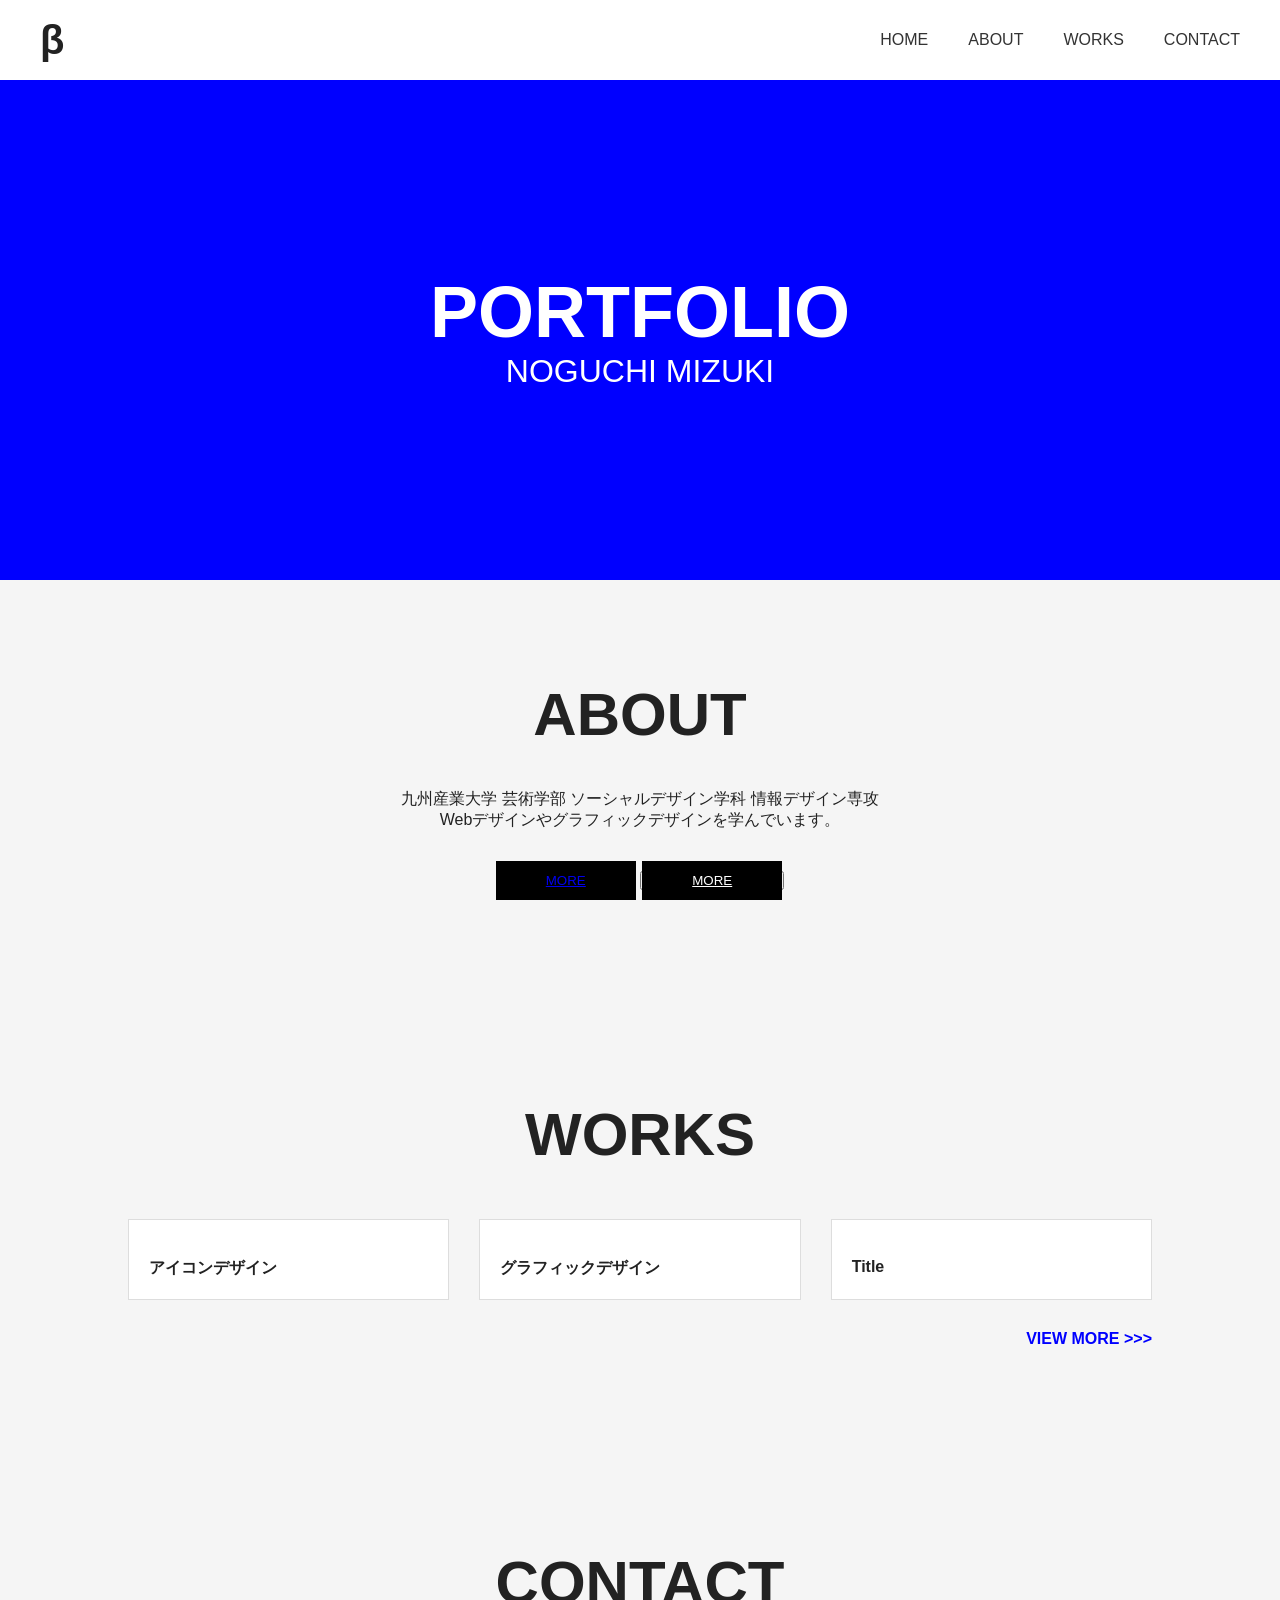
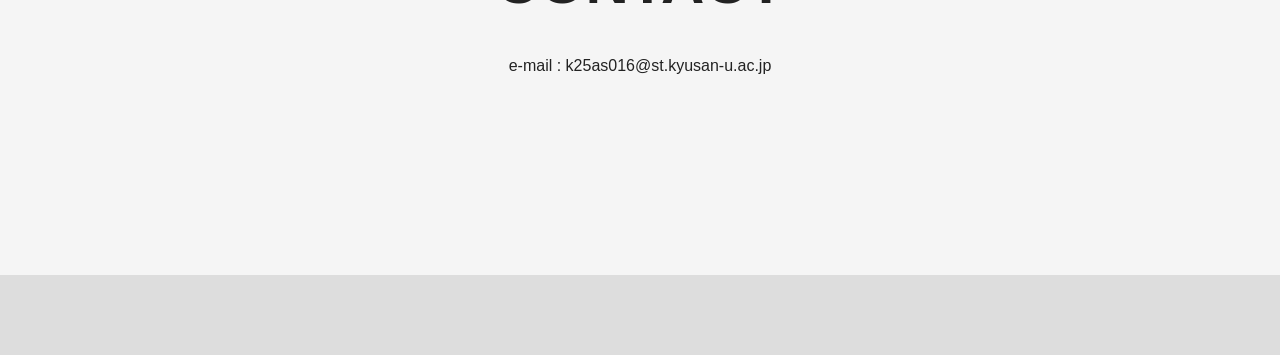
==== index.html @ e0eb6b94 "Add files via upload" ====
<!DOCTYPE html>
<html lang="ja">

<head>
    <meta charset="UTF-8">
    <meta name="viewport" content="width=device-width, initial-scale=1.0">
    <title>Portfolio</title>
    <link rel="stylesheet" href="style.css">
</head>

<body>

    <!-- Header -->
    <header>
        <div class="logo">β</div>

        <nav id="nav">
            <ul>
                <li><a href="index.html">HOME</a></li>
                <li><a href="about.html">ABOUT</a></li>
                <li><a href="works.html">WORKS</a></li>
                <li><a href="#contact">CONTACT</a></li>
            </ul>
        </nav>

        <button id="menu-btn">☰</button>
    </header>

    <!-- Hero -->
    <section id="hero">
        <h1>PORTFOLIO</h1>
        <p>NOGUCHI MIZUKI</p>
    </section>

    <!-- About -->
    <section id="about">
        <h2>ABOUT</h2>

        <p>
            九州産業大学 芸術学部 ソーシャルデザイン学科 情報デザイン専攻<br>
            Webデザインやグラフィックデザインを学んでいます。
        </p>

        <button class="btn"><a href="about.html">MORE</a></button>
        <button><a href="about.html" class="btn">MORE</a></button>

    </section>

    <!-- Works -->
    <section id="works">
        <h2>WORKS</h2>

        <div class="works-grid">

            <div class="card">
                <img src="https://via.placeholder.com/250x180" alt="">
                <h4>アイコンデザイン</h4>
            </div>

            <div class="card">
                <img src="https://via.placeholder.com/250x180" alt="">
                <h4>グラフィックデザイン</h4>
            </div>

            <div class="card">
                <img src="https://via.placeholder.com/250x180" alt="">
                <h4>Title</h4>
            </div>

        </div>

        <a href="works.html" class="view-more">VIEW MORE >>></a>
    </section>

    <!-- Contact -->
    <section id="contact">
        <h2>CONTACT</h2>
        <p>e-mail : k25as016@st.kyusan-u.ac.jp</p>
    </section>

    <footer></footer>

    <script src="script.js"></script>

</body>

</html>
---- style.css ----
* {
    margin: 0;
    padding: 0;
    box-sizing: border-box;
}

html {
    scroll-behavior: smooth;
}

body {
    font-family: Arial, sans-serif;
    background: #f5f5f5;
    color: #222;
}

/* Header */

header {
    height: 80px;
    background: white;

    display: flex;
    justify-content: space-between;
    align-items: center;

    padding: 0 40px;
    position: sticky;
    top: 0;
    z-index: 1000;
}

.logo {
    font-size: 40px;
    font-weight: bold;
}

nav ul {
    display: flex;
    list-style: none;
    gap: 40px;
}

nav a {
    text-decoration: none;
    color: #333;
}

#menu-btn {
    display: none;
    background: none;
    border: none;
    font-size: 28px;
    cursor: pointer;
}

/* Hero */

#hero {
    height: 500px;
    background: blue;

    display: flex;
    flex-direction: column;
    justify-content: center;
    align-items: center;

    color: white;
}

#hero h1 {
    font-size: 72px;
}

#hero p {
    font-size: 32px;
}

/* 共通 */

section {
    padding: 100px 10%;
    text-align: center;
}

h2 {
    font-size: 60px;
    margin-bottom: 40px;
}

.btn {
    margin-top: 30px;
    padding: 12px 50px;

    background: black;
    color: white;
    border: none;
    cursor: pointer;
}

/* Works */

.works-grid {
    display: grid;
    grid-template-columns: repeat(3, 1fr);
    gap: 30px;
    margin-top: 50px;
}

.card {
    background: white;
    border: 1px solid #ddd;
    padding: 20px;
    text-align: left;
}

.card img {
    width: 100%;
}

.card h3 {
    margin-top: 15px;
}

.view-more {
    display: block;
    margin-top: 30px;
    text-align: right;
    color: blue;
    font-weight: bold;
    text-decoration: none;
}

/* Contact */

#contact p {
    margin-top: 20px;
}

footer {
    height: 80px;
    background: #ddd;
    margin-top: 100px;
}

/* ---------- Responsive ---------- */

@media (max-width:768px) {

    header {
        padding: 0 20px;
    }

    nav {
        position: absolute;
        top: 80px;
        left: 0;
        width: 100%;
        background: white;

        display: none;
    }

    nav.active {
        display: block;
    }

    nav ul {
        flex-direction: column;
        text-align: center;
        padding: 20px 0;
        gap: 20px;
    }

    #menu-btn {
        display: block;
    }

    #hero {
        height: 450px;
    }

    #hero h1 {
        font-size: 48px;
    }

    #hero p {
        font-size: 24px;
    }

    h2 {
        font-size: 42px;
    }

    .works-grid {
        grid-template-columns: 1fr;
    }

    .view-more {
        text-align: center;
    }
}

.page-title {
    background: #1e1eff;
    color: white;
    text-align: center;
    padding: 120px 20px;
}

.page-title h1 {
    font-size: 60px;
}

.about-container {
    max-width: 1000px;
    margin: auto;
    padding: 80px 20px;

    display: flex;
    gap: 50px;
    align-items: center;
}

.profile-image img {
    width: 300px;
    border-radius: 10px;
}

.profile-text {
    flex: 1;
}

.profile-text h2 {
    margin-bottom: 20px;
}

.profile-text p {
    line-height: 1.8;
}

.profile-text ul {
    margin-top: 20px;
}

.works-list {
    max-width: 1200px;
    margin: auto;
    padding: 80px 20px;

    display: grid;
    grid-template-columns: repeat(3, 1fr);
    gap: 30px;
}

.work-card {
    text-decoration: none;
    color: #222;
    background: white;
    border: 1px solid #ddd;
    transition: .3s;
}

.work-card:hover {
    transform: translateY(-5px);
}

.work-card img {
    width: 100%;
}

.work-card h2 {
    font-size: 24px;
    margin: 15px;
}

.work-card p {
    margin: 0 15px 20px;
}

.work-detail {
    max-width: 900px;
    margin: auto;
    padding: 80px 20px;
}

.work-detail img {
    width: 100%;
    margin-bottom: 40px;
}

.work-detail h2 {
    margin: 30px 0 10px;
    font-size: 28px;
}

.work-detail p {
    line-height: 1.8;
}

@media(max-width:768px) {

    .about-container {
        flex-direction: column;
    }

    .profile-image img {
        width: 200px;
    }

    .works-list {
        grid-template-columns: 1fr;
    }

    .page-title h1 {
        font-size: 42px;
    }
}
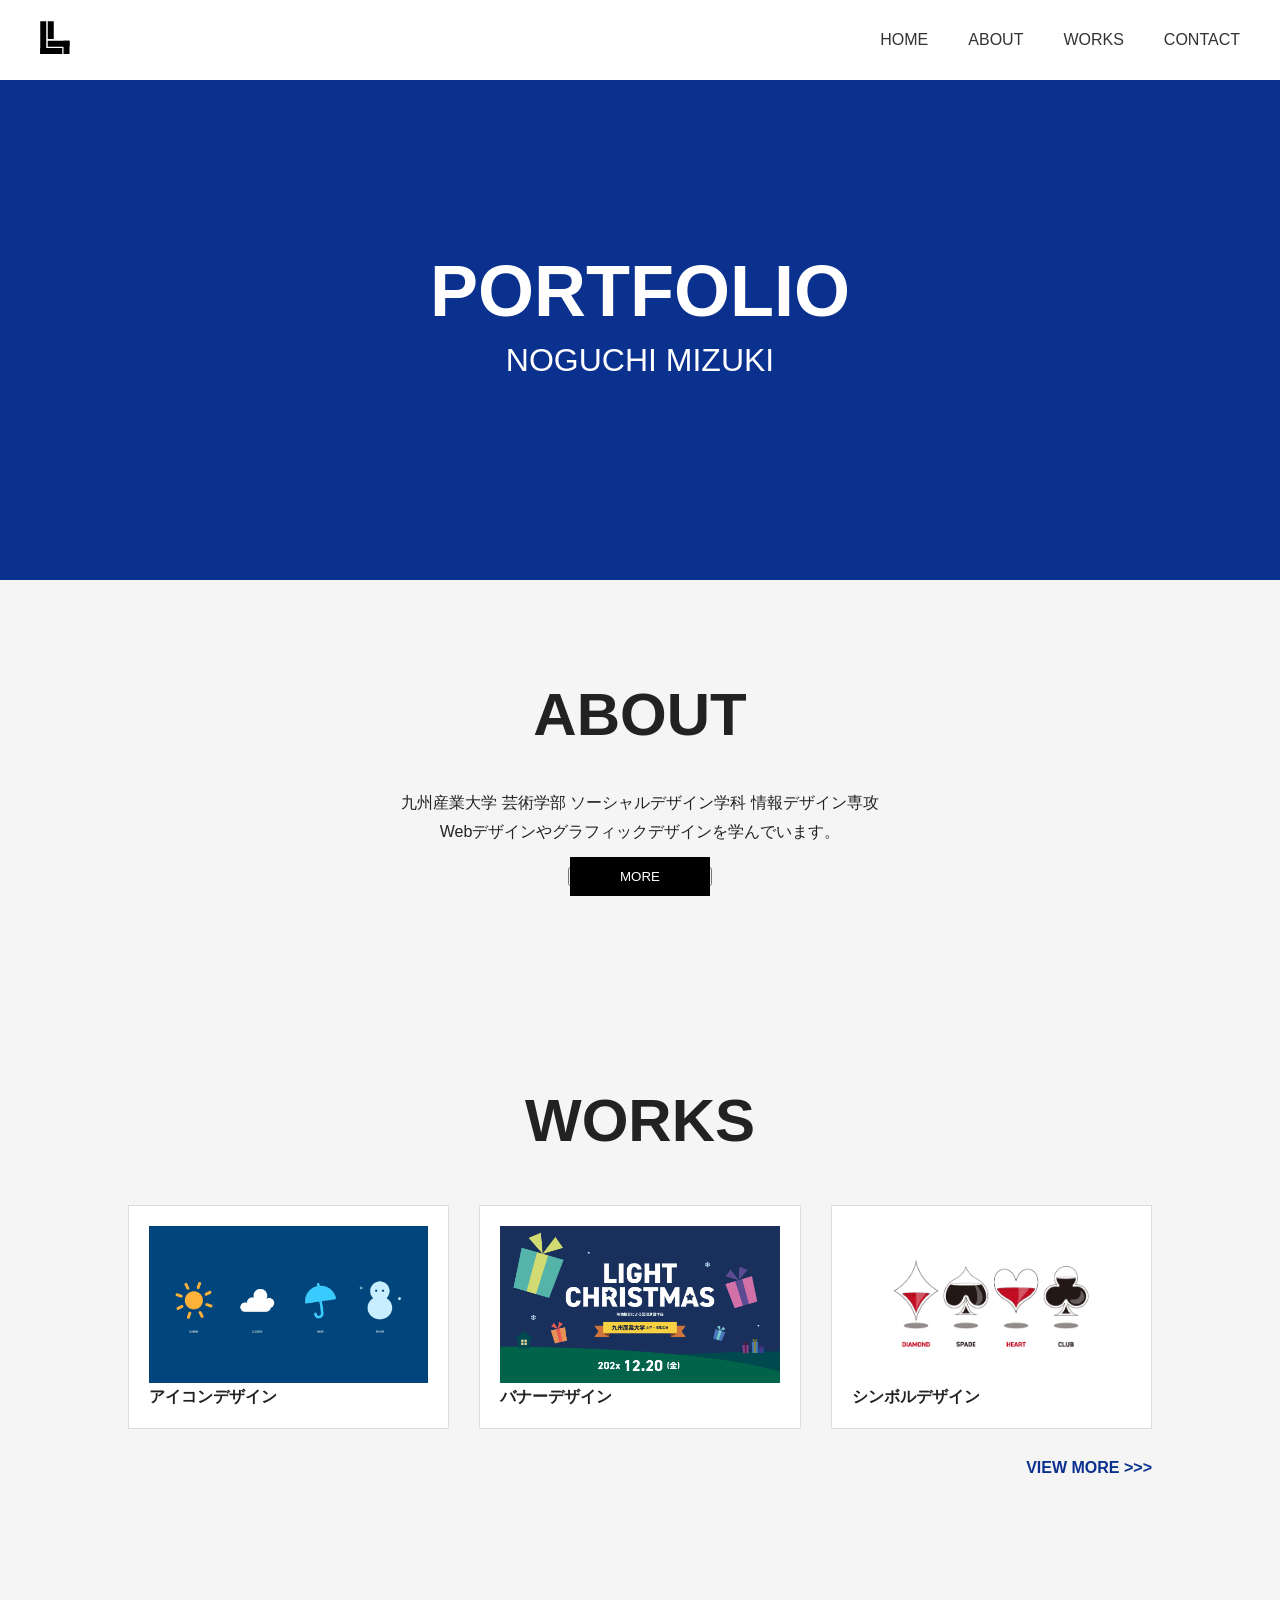
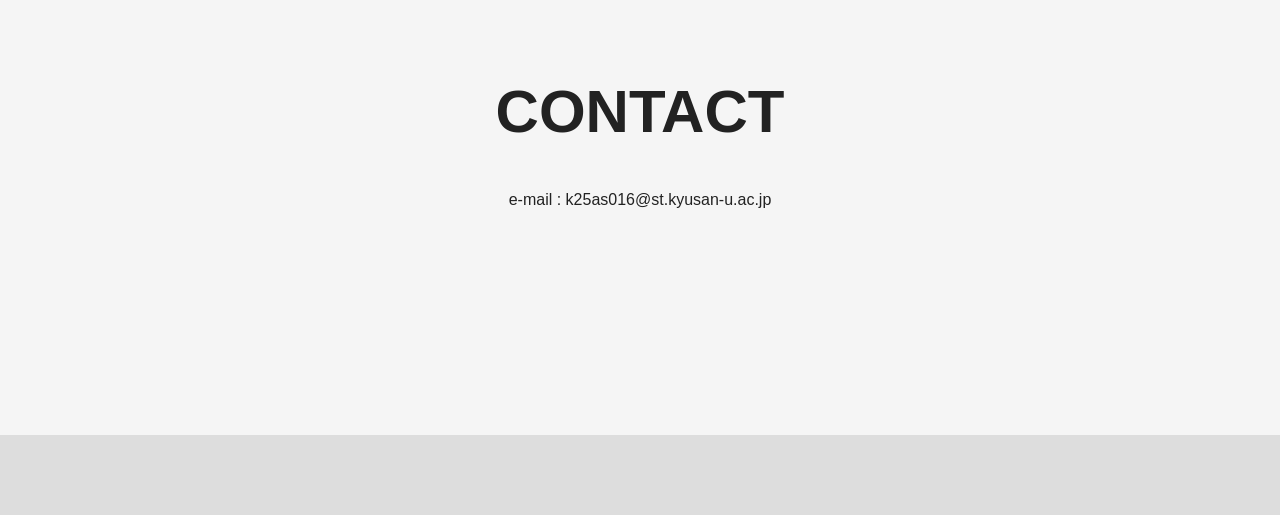
==== commit 2b69322c: "Add files via upload" ====
--- a/index.html
+++ b/index.html
@@ -12,7 +12,7 @@
 
     <!-- Header -->
     <header>
-        <div class="logo">β</div>
+        <div class="logo"><img src="images/sighticon.png" alt=""></div>
 
         <nav id="nav">
             <ul>
@@ -41,7 +41,6 @@
             Webデザインやグラフィックデザインを学んでいます。
         </p>
 
-        <button class="btn"><a href="about.html">MORE</a></button>
         <button><a href="about.html" class="btn">MORE</a></button>
 
     </section>
@@ -53,18 +52,18 @@
         <div class="works-grid">
 
             <div class="card">
-                <img src="https://via.placeholder.com/250x180" alt="">
+                <img src="images/weathericon.gif" alt="">
                 <h4>アイコンデザイン</h4>
             </div>
 
             <div class="card">
-                <img src="https://via.placeholder.com/250x180" alt="">
-                <h4>グラフィックデザイン</h4>
+                <img src="images/christmas.png" alt="">
+                <h4>バナーデザイン</h4>
             </div>
 
             <div class="card">
-                <img src="https://via.placeholder.com/250x180" alt="">
-                <h4>Title</h4>
+                <img src="images/tramp.png" alt="">
+                <h4>シンボルデザイン</h4>
             </div>
 
         </div>
--- a/style.css
+++ b/style.css
@@ -58,7 +58,7 @@
 
 #hero {
     height: 500px;
-    background: blue;
+    background: #0B318F;
 
     display: flex;
     flex-direction: column;
@@ -96,6 +96,14 @@
     color: white;
     border: none;
     cursor: pointer;
+    text-decoration: none;
+}
+
+p {
+    line-height: 1.8;
+    /* 行間を広げて文字の重なりを防ぐ */
+    margin-bottom: 20px;
+    /* テキストの下側にも少し余白を作る */
 }
 
 /* Works */
@@ -126,7 +134,7 @@
     display: block;
     margin-top: 30px;
     text-align: right;
-    color: blue;
+    color: #0B318F;
     font-weight: bold;
     text-decoration: none;
 }
@@ -142,6 +150,104 @@
     background: #ddd;
     margin-top: 100px;
 }
+
+.page-title {
+    background: #0B318F;
+    color: white;
+    text-align: center;
+    padding: 120px 20px;
+}
+
+.page-title h1 {
+    font-size: 60px;
+}
+
+.about-container {
+    max-width: 1000px;
+    margin: auto;
+    padding: 80px 20px;
+
+    display: flex;
+    gap: 50px;
+    align-items: center;
+}
+
+.profile-image img {
+    width: 300px;
+    border-radius: 10px;
+}
+
+.profile-text {
+    flex: 1;
+}
+
+.profile-text h2 {
+    margin-bottom: 20px;
+}
+
+.profile-text p {
+    line-height: 1.8;
+}
+
+.profile-text ul {
+    margin-top: 20px;
+}
+
+.works-list {
+    max-width: 1200px;
+    margin: auto;
+    padding: 80px 20px;
+
+    display: grid;
+    grid-template-columns: repeat(3, 1fr);
+    gap: 30px;
+}
+
+.work-card {
+    text-decoration: none;
+    color: #222;
+    background: white;
+    border: 1px solid #ddd;
+    transition: .3s;
+}
+
+.work-card:hover {
+    transform: translateY(-5px);
+}
+
+.work-card img {
+    width: 100%;
+}
+
+.work-card h2 {
+    font-size: 24px;
+    margin: 15px;
+}
+
+.work-card p {
+    margin: 0 15px 20px;
+}
+
+.work-detail {
+    max-width: 900px;
+    margin: auto;
+    padding: 80px 20px;
+}
+
+.work-detail img {
+    width: 100%;
+    margin-bottom: 40px;
+}
+
+.work-detail h2 {
+    margin: 30px 0 10px;
+    font-size: 28px;
+}
+
+.work-detail p {
+    line-height: 1.8;
+}
+
 
 /* ---------- Responsive ---------- */
 
@@ -199,106 +305,6 @@
     .view-more {
         text-align: center;
     }
-}
-
-.page-title {
-    background: #1e1eff;
-    color: white;
-    text-align: center;
-    padding: 120px 20px;
-}
-
-.page-title h1 {
-    font-size: 60px;
-}
-
-.about-container {
-    max-width: 1000px;
-    margin: auto;
-    padding: 80px 20px;
-
-    display: flex;
-    gap: 50px;
-    align-items: center;
-}
-
-.profile-image img {
-    width: 300px;
-    border-radius: 10px;
-}
-
-.profile-text {
-    flex: 1;
-}
-
-.profile-text h2 {
-    margin-bottom: 20px;
-}
-
-.profile-text p {
-    line-height: 1.8;
-}
-
-.profile-text ul {
-    margin-top: 20px;
-}
-
-.works-list {
-    max-width: 1200px;
-    margin: auto;
-    padding: 80px 20px;
-
-    display: grid;
-    grid-template-columns: repeat(3, 1fr);
-    gap: 30px;
-}
-
-.work-card {
-    text-decoration: none;
-    color: #222;
-    background: white;
-    border: 1px solid #ddd;
-    transition: .3s;
-}
-
-.work-card:hover {
-    transform: translateY(-5px);
-}
-
-.work-card img {
-    width: 100%;
-}
-
-.work-card h2 {
-    font-size: 24px;
-    margin: 15px;
-}
-
-.work-card p {
-    margin: 0 15px 20px;
-}
-
-.work-detail {
-    max-width: 900px;
-    margin: auto;
-    padding: 80px 20px;
-}
-
-.work-detail img {
-    width: 100%;
-    margin-bottom: 40px;
-}
-
-.work-detail h2 {
-    margin: 30px 0 10px;
-    font-size: 28px;
-}
-
-.work-detail p {
-    line-height: 1.8;
-}
-
-@media(max-width:768px) {
 
     .about-container {
         flex-direction: column;
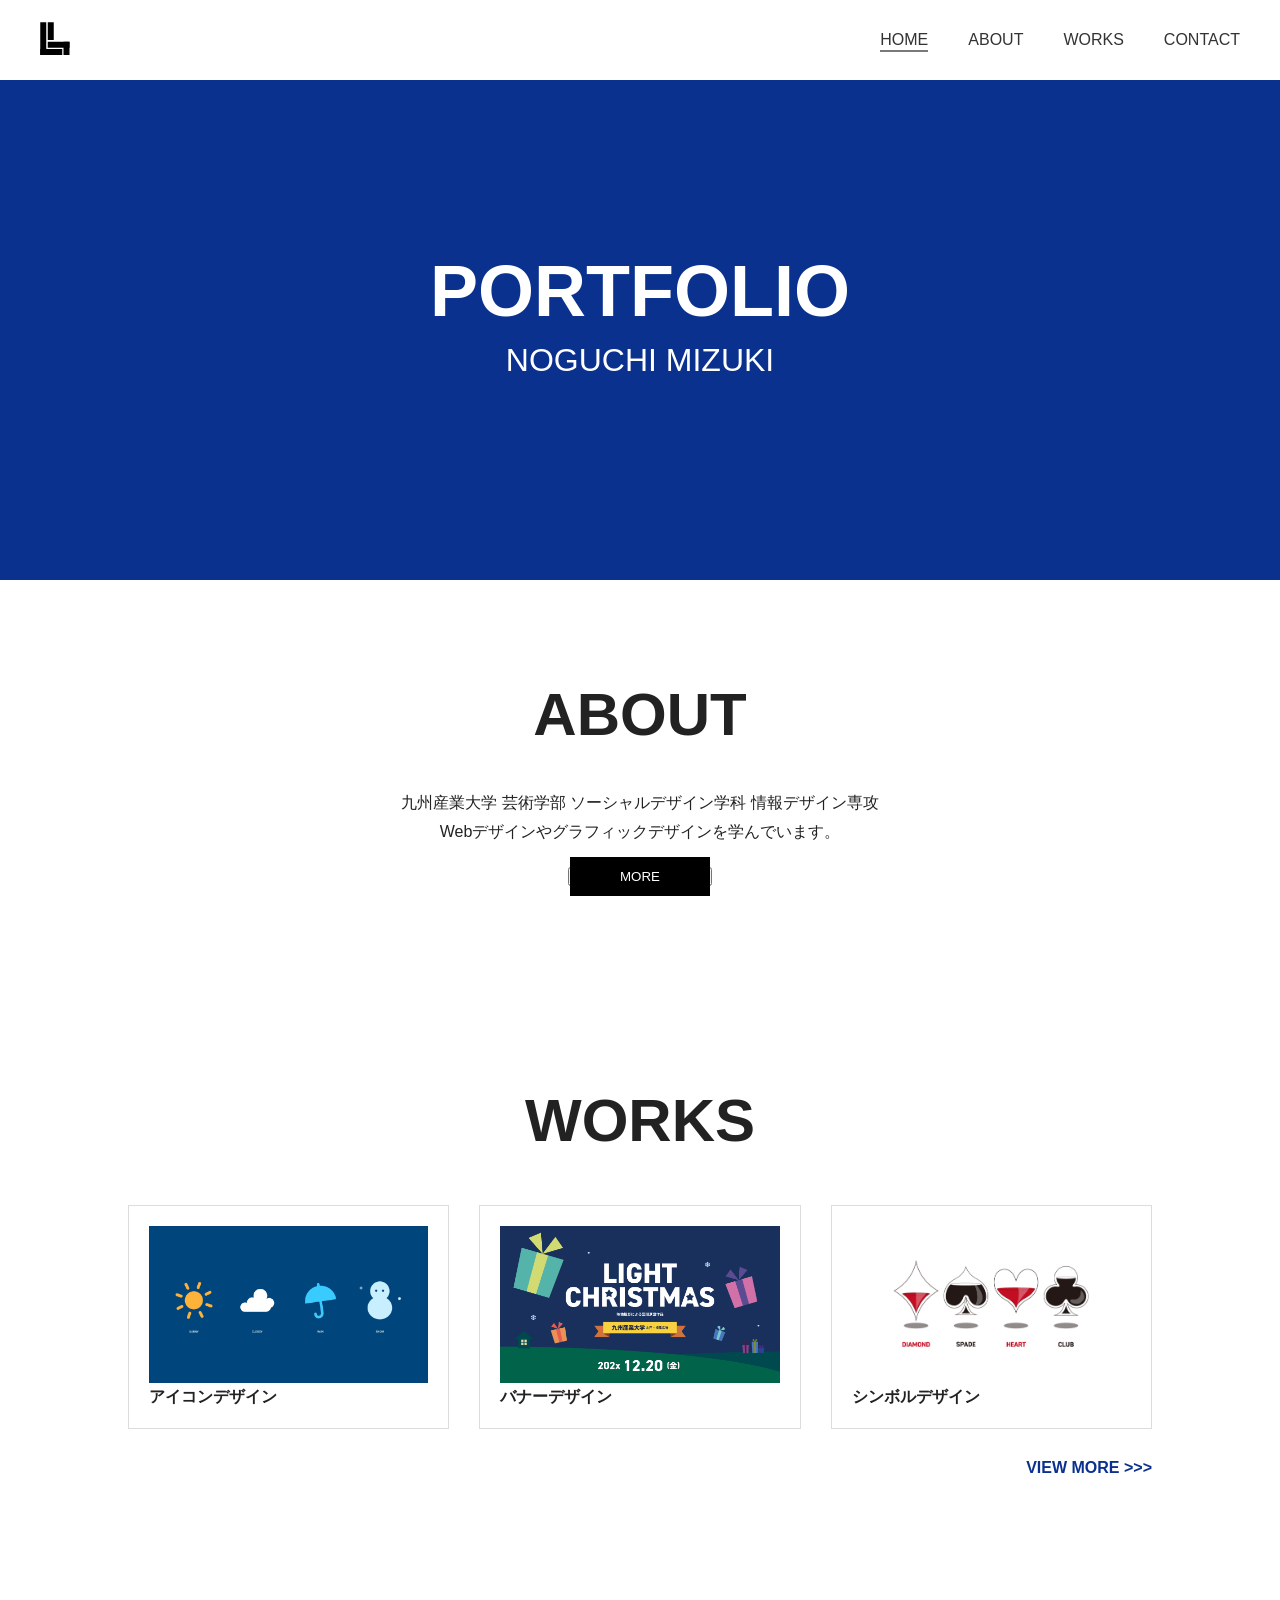
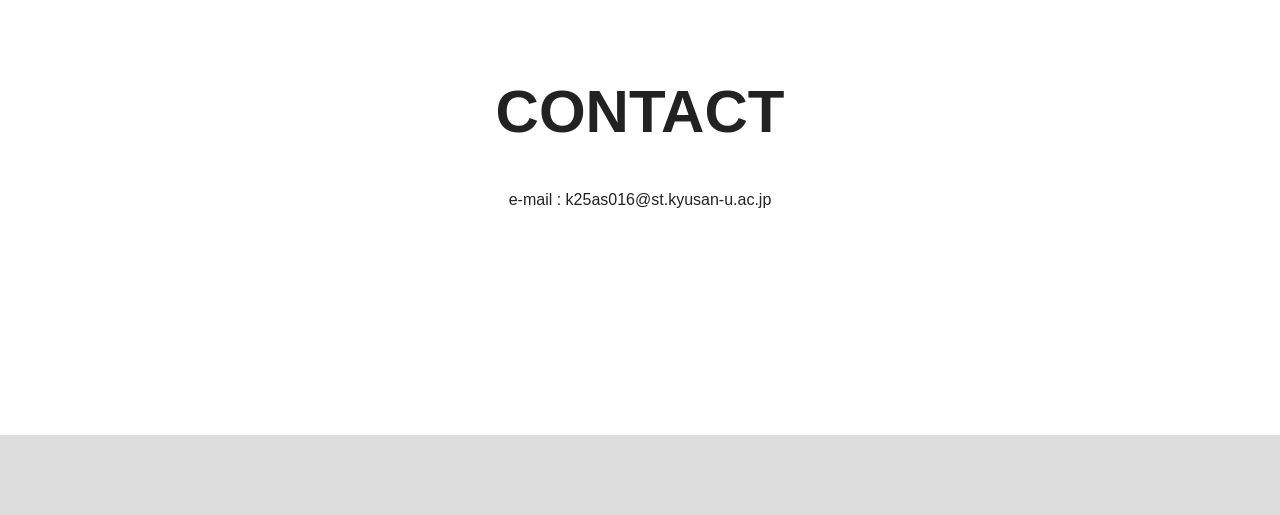
==== commit 8d057e73: "Add files via upload" ====
--- a/index.html
+++ b/index.html
@@ -12,11 +12,13 @@
 
     <!-- Header -->
     <header>
-        <div class="logo"><img src="images/sighticon.png" alt=""></div>
-
+        <a href="index.html">
+            <img src="images/sighticon.png" alt="ホームへ戻る">
+        </a>
         <nav id="nav">
             <ul>
-                <li><a href="index.html">HOME</a></li>
+                <li><a href="index.html"><span
+                            style="border-bottom: 2px solid #797979; padding-bottom: 2px;">HOME</span></a></li>
                 <li><a href="about.html">ABOUT</a></li>
                 <li><a href="works.html">WORKS</a></li>
                 <li><a href="#contact">CONTACT</a></li>
--- a/style.css
+++ b/style.css
@@ -10,7 +10,7 @@
 
 body {
     font-family: Arial, sans-serif;
-    background: #f5f5f5;
+    background: #ffffff;
     color: #222;
 }
 
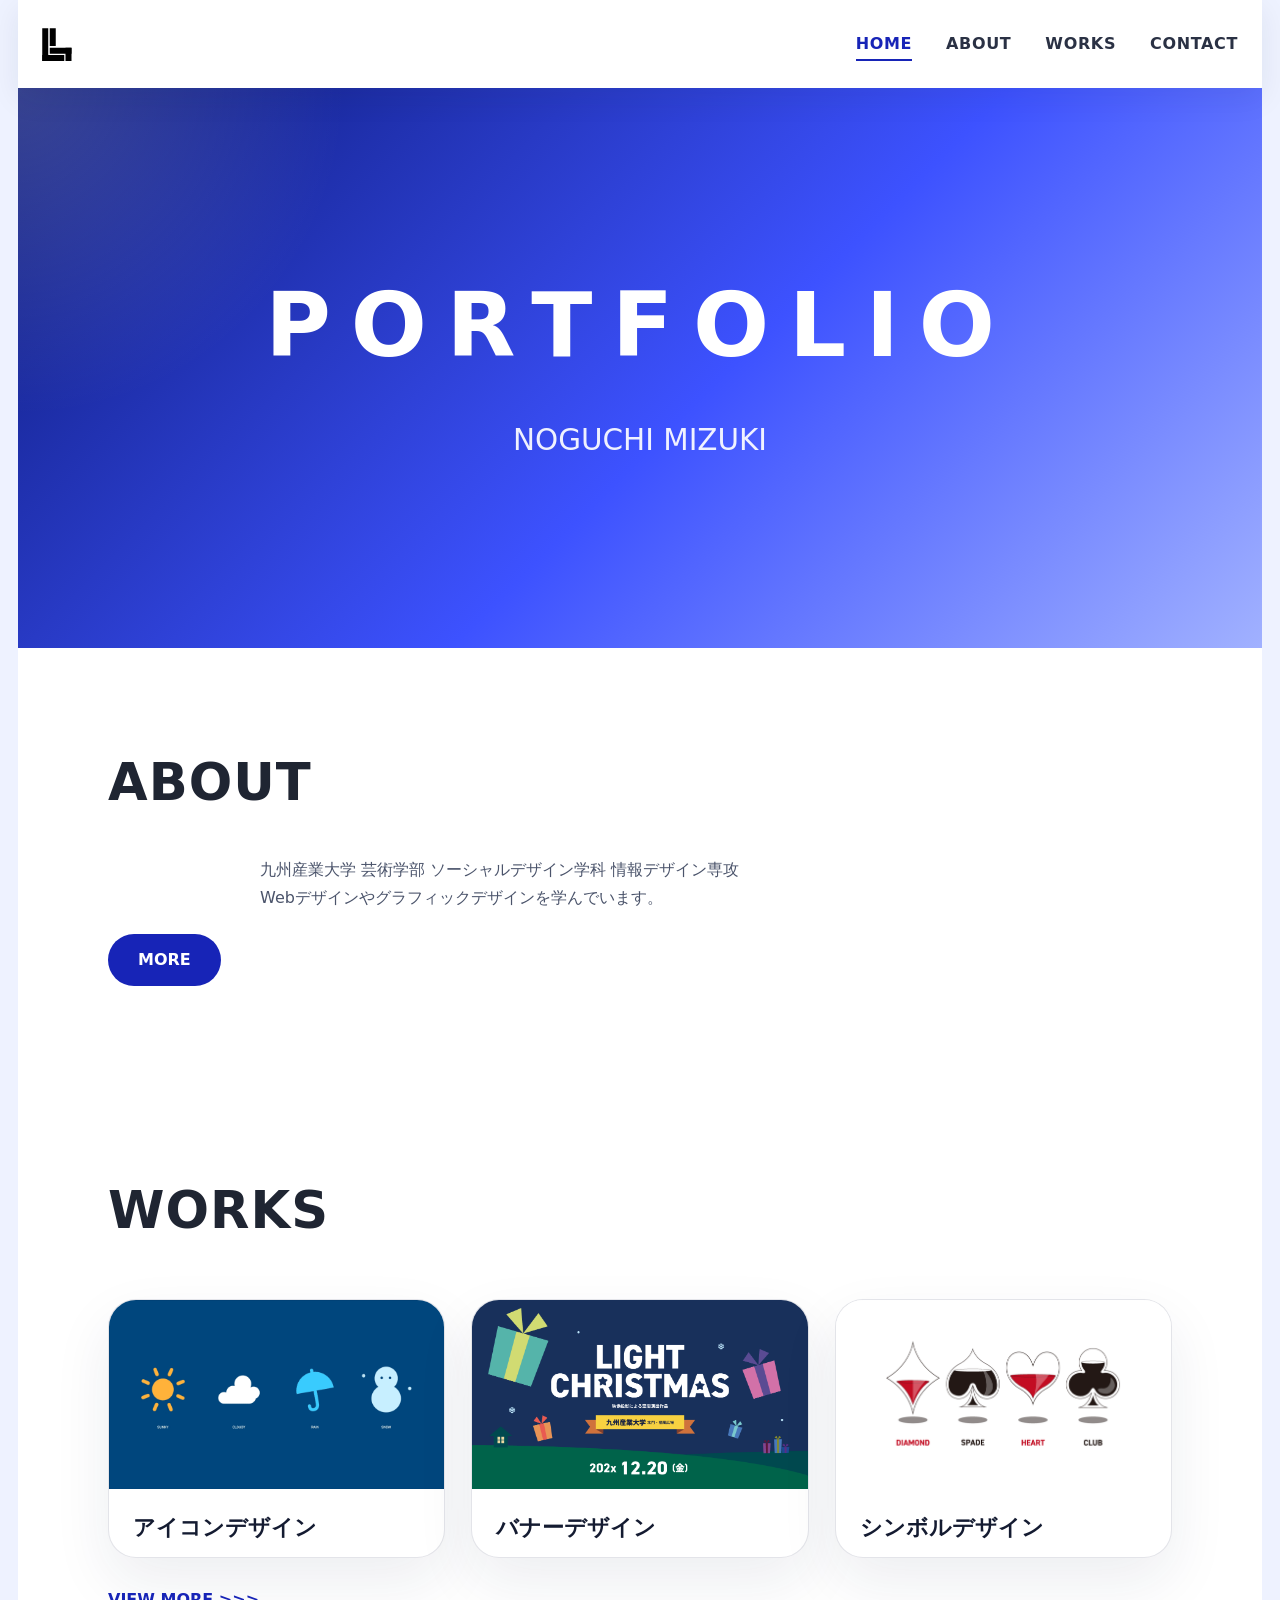
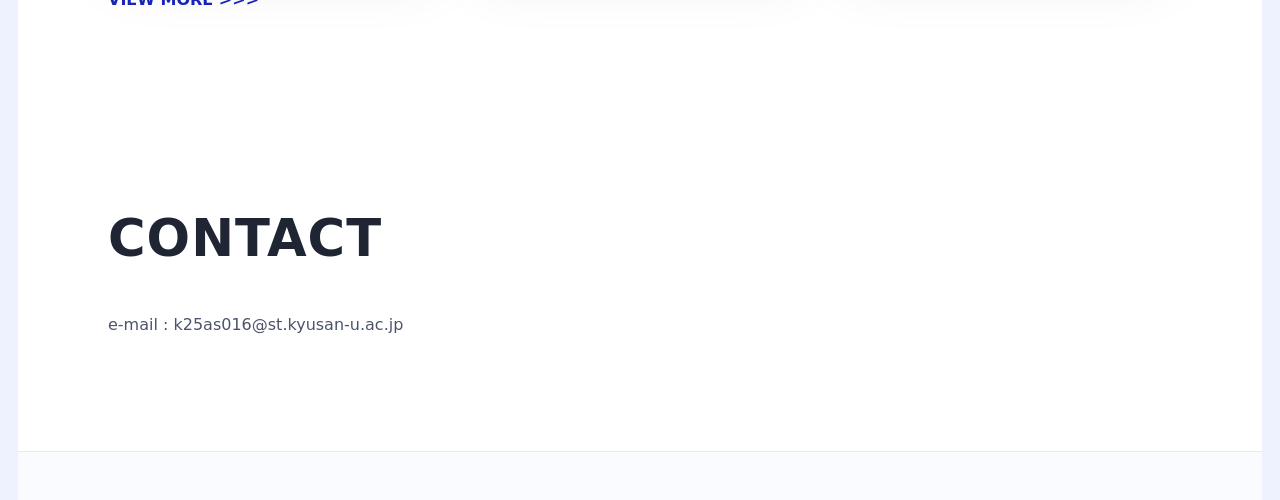
==== commit e79416b5: "Add files via upload" ====
--- a/index.html
+++ b/index.html
@@ -17,8 +17,7 @@
         </a>
         <nav id="nav">
             <ul>
-                <li><a href="index.html"><span
-                            style="border-bottom: 2px solid #797979; padding-bottom: 2px;">HOME</span></a></li>
+                <li><a href="index.html" class="active">HOME</a></li>
                 <li><a href="about.html">ABOUT</a></li>
                 <li><a href="works.html">WORKS</a></li>
                 <li><a href="#contact">CONTACT</a></li>
@@ -43,7 +42,7 @@
             Webデザインやグラフィックデザインを学んでいます。
         </p>
 
-        <button><a href="about.html" class="btn">MORE</a></button>
+        <a href="about.html" class="btn">MORE</a>
 
     </section>
 
@@ -52,21 +51,26 @@
         <h2>WORKS</h2>
 
         <div class="works-grid">
+            <a href="work1.html">
+                <div class="card">
+                    <img src="images/weathericon.gif" alt="">
+                    <h4>アイコンデザイン</h4>
+                </div>
+            </a>
 
-            <div class="card">
-                <img src="images/weathericon.gif" alt="">
-                <h4>アイコンデザイン</h4>
-            </div>
+            <a href="work2.html">
+                <div class="card">
+                    <img src="images/christmas.png" alt="">
+                    <h4>バナーデザイン</h4>
+                </div>
+            </a>
 
-            <div class="card">
-                <img src="images/christmas.png" alt="">
-                <h4>バナーデザイン</h4>
-            </div>
-
-            <div class="card">
-                <img src="images/tramp.png" alt="">
-                <h4>シンボルデザイン</h4>
-            </div>
+            <a href="work3.html">
+                <div class="card">
+                    <img src="images/tramp.png" alt="">
+                    <h4>シンボルデザイン</h4>
+                </div>
+            </a>
 
         </div>
 
--- a/style.css
+++ b/style.css
@@ -9,41 +9,104 @@
 }
 
 body {
-    font-family: Arial, sans-serif;
-    background: #ffffff;
-    color: #222;
-}
-
-/* Header */
+    font-family: system-ui, -apple-system, BlinkMacSystemFont, 'Segoe UI', sans-serif;
+    background: #eef2ff;
+    color: #1f2532;
+    line-height: 1.75;
+    max-width: 1400px;
+    margin: 0 auto;
+    padding: 0 18px;
+}
+
+img {
+    display: block;
+    max-width: 100%;
+}
+
+a {
+    color: inherit;
+    text-decoration: none;
+}
+
+button,
+.btn {
+    display: inline-flex;
+    align-items: center;
+    justify-content: center;
+    padding: 12px 30px;
+    background: #1724b7;
+    border: none;
+    border-radius: 999px;
+    color: #fff;
+    font-weight: 700;
+    cursor: pointer;
+    transition: transform 0.25s ease, background 0.25s ease, box-shadow 0.25s ease;
+}
+
+button:hover,
+.btn:hover {
+    transform: translateY(-1px);
+    background: #0c1a78;
+    box-shadow: 0 18px 34px rgba(23, 36, 126, 0.18);
+}
+
+section {
+    padding: 90px clamp(18px, 8%, 90px);
+}
 
 header {
-    height: 80px;
-    background: white;
-
-    display: flex;
-    justify-content: space-between;
-    align-items: center;
-
-    padding: 0 40px;
     position: sticky;
     top: 0;
     z-index: 1000;
-}
-
-.logo {
-    font-size: 40px;
-    font-weight: bold;
+    width: 100%;
+    display: flex;
+    align-items: center;
+    justify-content: space-between;
+    gap: 24px;
+    padding: 18px 24px;
+    background: rgba(255, 255, 255, 0.96);
+    backdrop-filter: blur(12px);
+    box-shadow: 0 10px 30px rgba(31, 41, 61, 0.08);
+    min-height: 88px;
+}
+
+header a img {
+    max-height: 56px;
 }
 
 nav ul {
     display: flex;
+    align-items: center;
+    gap: 34px;
     list-style: none;
-    gap: 40px;
 }
 
 nav a {
-    text-decoration: none;
-    color: #333;
+    color: #2a3144;
+    font-weight: 600;
+    letter-spacing: 0.04em;
+    position: relative;
+}
+
+nav a::after {
+    content: '';
+    position: absolute;
+    left: 0;
+    bottom: -8px;
+    width: 0;
+    height: 2px;
+    background: #1724b7;
+    transition: width 0.28s ease;
+}
+
+nav a:hover::after,
+nav a.active::after,
+nav a span::after {
+    width: 100%;
+}
+
+nav a.active {
+    color: #1724b7;
 }
 
 #menu-btn {
@@ -52,129 +115,136 @@
     border: none;
     font-size: 28px;
     cursor: pointer;
-}
-
-/* Hero */
+    color: #2a3144;
+}
 
 #hero {
-    height: 500px;
-    background: #0B318F;
-
+    min-height: 560px;
+    background: radial-gradient(circle at top left, rgba(255, 255, 255, 0.18), transparent 24%),
+        linear-gradient(135deg, #0c1a78 0%, #3d52ff 55%, #a1b1ff 100%);
     display: flex;
     flex-direction: column;
     justify-content: center;
     align-items: center;
-
-    color: white;
+    text-align: center;
+    padding: 0 24px;
+    color: #fff;
 }
 
 #hero h1 {
-    font-size: 72px;
+    font-size: clamp(3.4rem, 7vw, 5.6rem);
+    letter-spacing: 0.22em;
+    margin-bottom: 0.7rem;
 }
 
 #hero p {
-    font-size: 32px;
-}
-
-/* 共通 */
-
-section {
-    padding: 100px 10%;
+    font-size: clamp(1.2rem, 2.3vw, 2rem);
+    color: rgba(255, 255, 255, 0.92);
+}
+
+h2 {
+    font-size: clamp(2.6rem, 4vw, 4rem);
+    margin-bottom: 28px;
+    letter-spacing: 0.02em;
+}
+
+p {
+    margin-bottom: 22px;
+    color: #4b546b;
+}
+
+.page-title {
+    background: #121d64;
+    color: #fff;
     text-align: center;
-}
-
-h2 {
-    font-size: 60px;
-    margin-bottom: 40px;
-}
-
-.btn {
-    margin-top: 30px;
-    padding: 12px 50px;
-
-    background: black;
-    color: white;
-    border: none;
-    cursor: pointer;
-    text-decoration: none;
-}
-
-p {
-    line-height: 1.8;
-    /* 行間を広げて文字の重なりを防ぐ */
-    margin-bottom: 20px;
-    /* テキストの下側にも少し余白を作る */
-}
-
-/* Works */
+    padding: 110px 20px;
+}
+
+.page-title h1 {
+    font-size: clamp(3rem, 6vw, 5rem);
+    letter-spacing: 0.15em;
+}
+
+#about,
+#works,
+#contact {
+    background: #fff;
+}
+
+#about p {
+    max-width: 760px;
+    margin-inline: auto;
+}
 
 .works-grid {
     display: grid;
-    grid-template-columns: repeat(3, 1fr);
-    gap: 30px;
-    margin-top: 50px;
-}
-
-.card {
-    background: white;
-    border: 1px solid #ddd;
-    padding: 20px;
-    text-align: left;
-}
-
-.card img {
+    grid-template-columns: repeat(3, minmax(0, 1fr));
+    gap: 26px;
+    margin-top: 44px;
+}
+
+.card,
+.work-card {
+    background: #fff;
+    border-radius: 28px;
+    overflow: hidden;
+    border: 1px solid rgba(27, 33, 73, 0.12);
+    box-shadow: 0 24px 58px rgba(21, 33, 82, 0.08);
+    transition: transform 0.32s ease, box-shadow 0.32s ease;
+}
+
+.card:hover,
+.work-card:hover {
+    transform: translateY(-6px);
+    box-shadow: 0 32px 72px rgba(20, 33, 84, 0.14);
+}
+
+.card img,
+.work-card img,
+.work-detail img {
     width: 100%;
-}
-
-.card h3 {
-    margin-top: 15px;
+    display: block;
+}
+
+.card h4,
+.work-card h2 {
+    font-size: 1.35rem;
+    margin: 20px 24px 10px;
+    color: #141b31;
 }
 
 .view-more {
-    display: block;
-    margin-top: 30px;
-    text-align: right;
-    color: #0B318F;
-    font-weight: bold;
-    text-decoration: none;
-}
-
-/* Contact */
-
-#contact p {
-    margin-top: 20px;
-}
-
-footer {
-    height: 80px;
-    background: #ddd;
-    margin-top: 100px;
-}
-
-.page-title {
-    background: #0B318F;
-    color: white;
-    text-align: center;
-    padding: 120px 20px;
-}
-
-.page-title h1 {
-    font-size: 60px;
+    display: inline-flex;
+    margin-top: 28px;
+    color: #1724b7;
+    font-weight: 700;
+    justify-content: flex-end;
+}
+
+.about-container,
+.works-list,
+.work-detail {
+    max-width: 1200px;
+    margin: 0 auto;
 }
 
 .about-container {
-    max-width: 1000px;
-    margin: auto;
-    padding: 80px 20px;
-
     display: flex;
-    gap: 50px;
-    align-items: center;
+    align-items: flex-start;
+    gap: 48px;
+    padding: 80px 0;
 }
 
 .profile-image img {
-    width: 300px;
-    border-radius: 10px;
+    width: 100%;
+    max-width: 360px;
+    border-radius: 24px;
+    box-shadow: 0 28px 64px rgba(20, 29, 79, 0.12);
+}
+
+.work-detail {
+    max-width: 900px;
+    padding: 80px 0;
 }
 
 .profile-text {
@@ -183,88 +253,92 @@
 
 .profile-text h2 {
     margin-bottom: 20px;
-}
-
-.profile-text p {
-    line-height: 1.8;
+    font-size: 2.35rem;
+    color: #0d1545;
+}
+
+.profile-text h3 {
+    margin: 36px 0 16px;
+    color: #1724b7;
+    font-size: 1.15rem;
 }
 
 .profile-text ul {
-    margin-top: 20px;
+    margin-top: 16px;
+    list-style: disc inside;
+    color: #4b546b;
 }
 
 .works-list {
-    max-width: 1200px;
-    margin: auto;
-    padding: 80px 20px;
-
     display: grid;
-    grid-template-columns: repeat(3, 1fr);
-    gap: 30px;
-}
-
-.work-card {
-    text-decoration: none;
-    color: #222;
-    background: white;
-    border: 1px solid #ddd;
-    transition: .3s;
-}
-
-.work-card:hover {
-    transform: translateY(-5px);
-}
-
-.work-card img {
-    width: 100%;
-}
-
-.work-card h2 {
-    font-size: 24px;
-    margin: 15px;
+    grid-template-columns: repeat(3, minmax(0, 1fr));
+    gap: 28px;
+    padding: 80px 0;
 }
 
 .work-card p {
-    margin: 0 15px 20px;
+    margin: 0 22px 24px;
+    color: #5d647b;
 }
 
 .work-detail {
-    max-width: 900px;
-    margin: auto;
-    padding: 80px 20px;
-}
-
-.work-detail img {
-    width: 100%;
-    margin-bottom: 40px;
+    padding: 80px 0;
 }
 
 .work-detail h2 {
-    margin: 30px 0 10px;
-    font-size: 28px;
+    margin: 24px 0 16px;
+    font-size: 2.2rem;
+    color: #0f1d76;
+}
+
+.work-detail h4 {
+    font-size: 1.1rem;
+    font-weight: 600;
+    margin-bottom: 18px;
+    color: #1f2640;
 }
 
 .work-detail p {
-    line-height: 1.8;
-}
-
-
-/* ---------- Responsive ---------- */
-
-@media (max-width:768px) {
-
+    max-width: 840px;
+    margin-bottom: 20px;
+    color: #4d556f;
+}
+
+footer {
+    padding: 24px 0;
+    text-align: center;
+    color: #6b7280;
+    font-size: 0.95rem;
+    border-top: 1px solid rgba(31, 41, 61, 0.08);
+    background: rgba(255, 255, 255, 0.7);
+}
+
+@media (max-width: 1024px) {
+
+    .about-container,
+    .works-list {
+        grid-template-columns: 1fr;
+    }
+
+    .about-container {
+        flex-direction: column;
+    }
+}
+
+@media (max-width: 768px) {
     header {
-        padding: 0 20px;
+        width: 100%;
+        padding: 16px 20px;
     }
 
     nav {
         position: absolute;
-        top: 80px;
+        top: 100%;
         left: 0;
         width: 100%;
-        background: white;
-
+        background: #fff;
         display: none;
+        box-shadow: 0 24px 40px rgba(20, 29, 79, 0.12);
     }
 
     nav.active {
@@ -273,32 +347,38 @@
 
     nav ul {
         flex-direction: column;
-        text-align: center;
-        padding: 20px 0;
-        gap: 20px;
+        padding: 22px 0;
+        gap: 18px;
     }
 
     #menu-btn {
         display: block;
+        z-index: 1100;
     }
 
     #hero {
-        height: 450px;
+        min-height: 460px;
+        padding: 0 20px;
     }
 
     #hero h1 {
-        font-size: 48px;
+        font-size: clamp(3rem, 10vw, 4.2rem);
     }
 
     #hero p {
-        font-size: 24px;
+        font-size: 1.5rem;
+    }
+
+    section {
+        padding: 60px 6%;
     }
 
     h2 {
-        font-size: 42px;
-    }
-
-    .works-grid {
+        font-size: 2.8rem;
+    }
+
+    .works-grid,
+    .works-list {
         grid-template-columns: 1fr;
     }
 
@@ -308,17 +388,41 @@
 
     .about-container {
         flex-direction: column;
+        align-items: center;
+        text-align: center;
     }
 
     .profile-image img {
-        width: 200px;
-    }
-
-    .works-list {
-        grid-template-columns: 1fr;
+        max-width: 260px;
+        margin-inline: auto;
+    }
+
+    .profile-text {
+        width: 100%;
+    }
+
+    .work-card h2,
+    .card h4 {
+        margin: 20px;
+    }
+
+    .work-card p {
+        margin: 0 20px 22px;
+    }
+}
+
+@media (max-width: 520px) {
+    header .container {
+        flex-wrap: wrap;
+        justify-content: space-between;
+        gap: 16px;
+    }
+
+    nav ul {
+        gap: 14px;
     }
 
     .page-title h1 {
-        font-size: 42px;
+        font-size: 2.8rem;
     }
 }
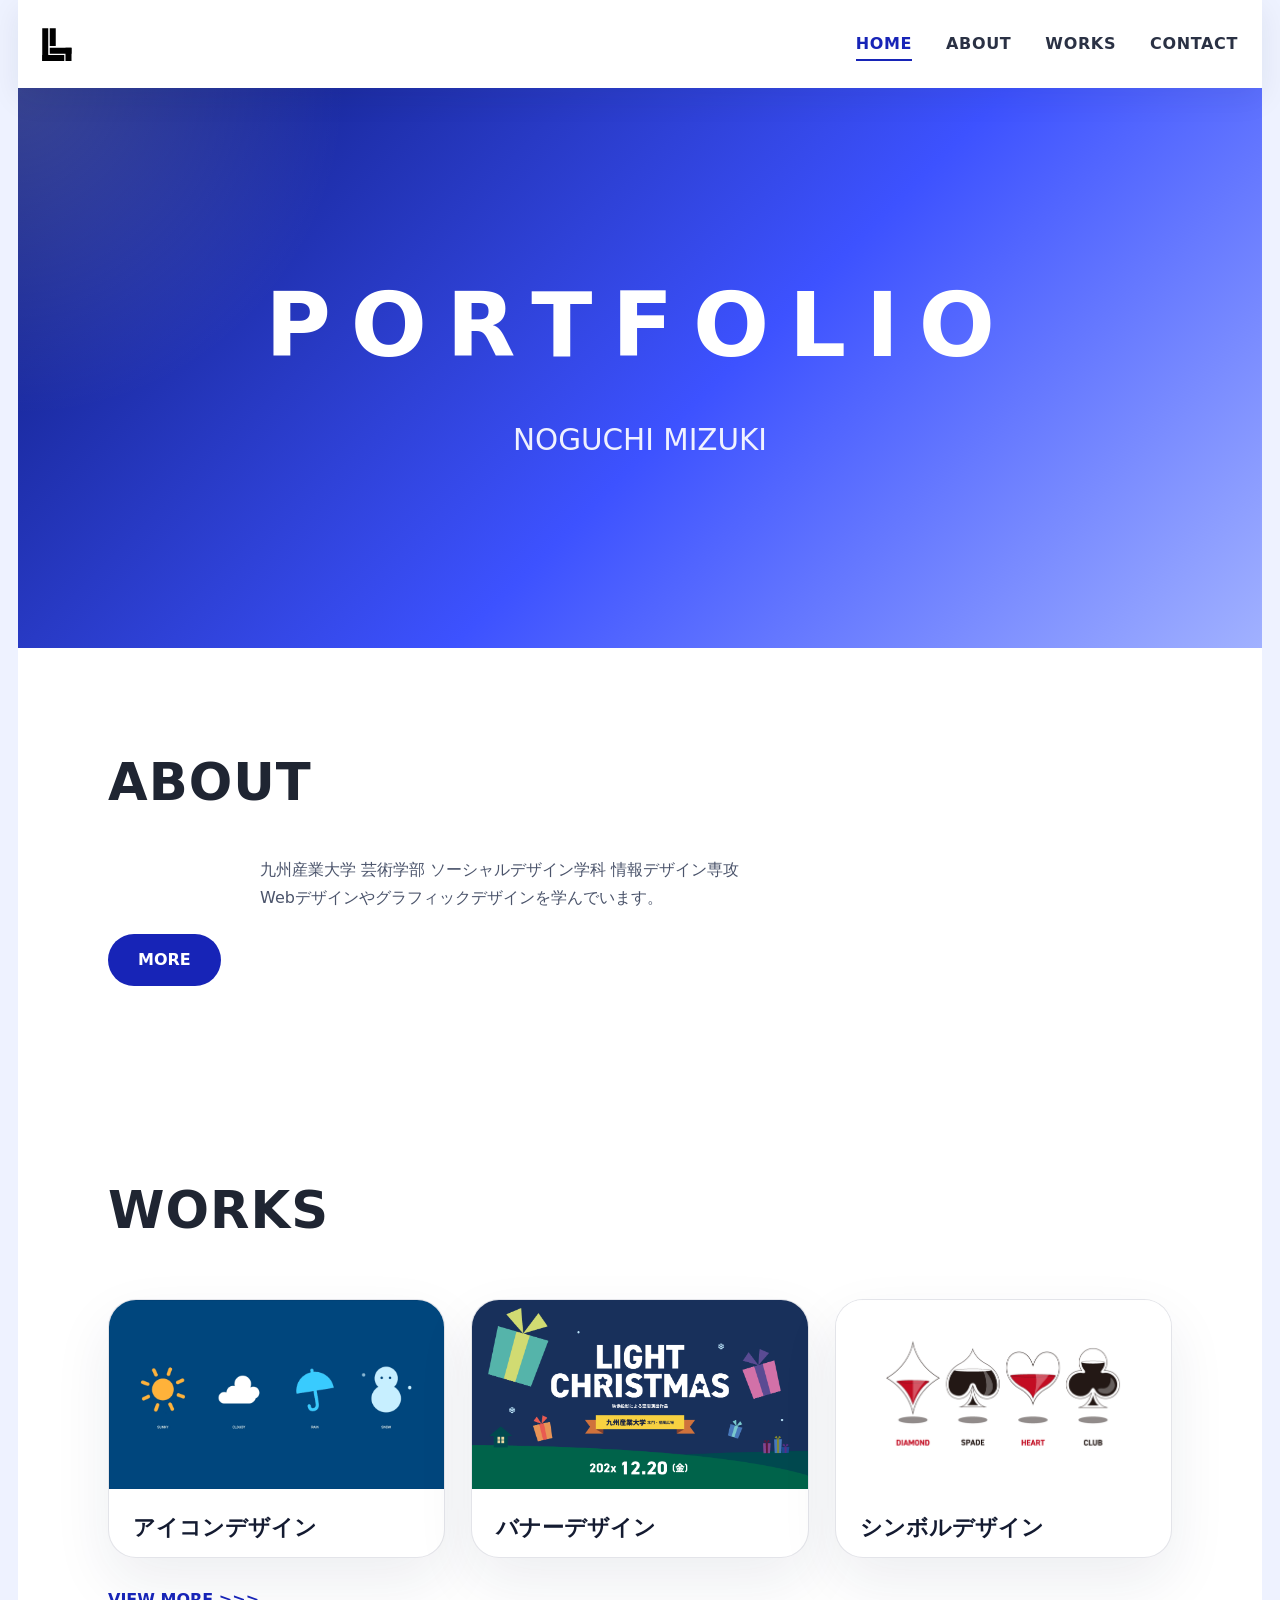
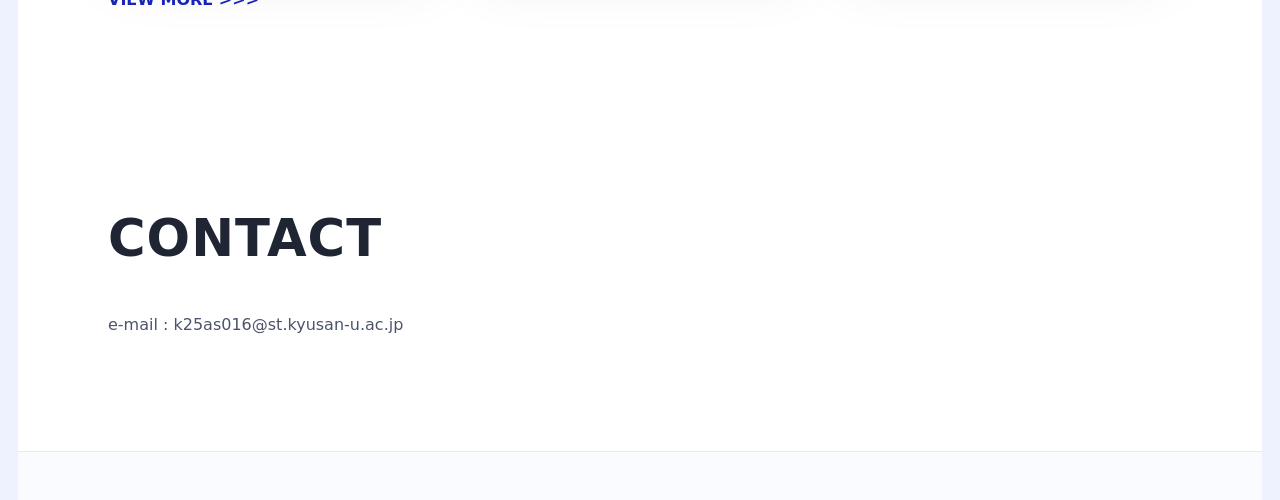
==== commit 24b2eb4d: "Add files via upload" ====
--- a/index.html
+++ b/index.html
@@ -20,7 +20,7 @@
                 <li><a href="index.html" class="active">HOME</a></li>
                 <li><a href="about.html">ABOUT</a></li>
                 <li><a href="works.html">WORKS</a></li>
-                <li><a href="#contact">CONTACT</a></li>
+                <li><a href="index.html#contact">CONTACT</a></li>
             </ul>
         </nav>
 
